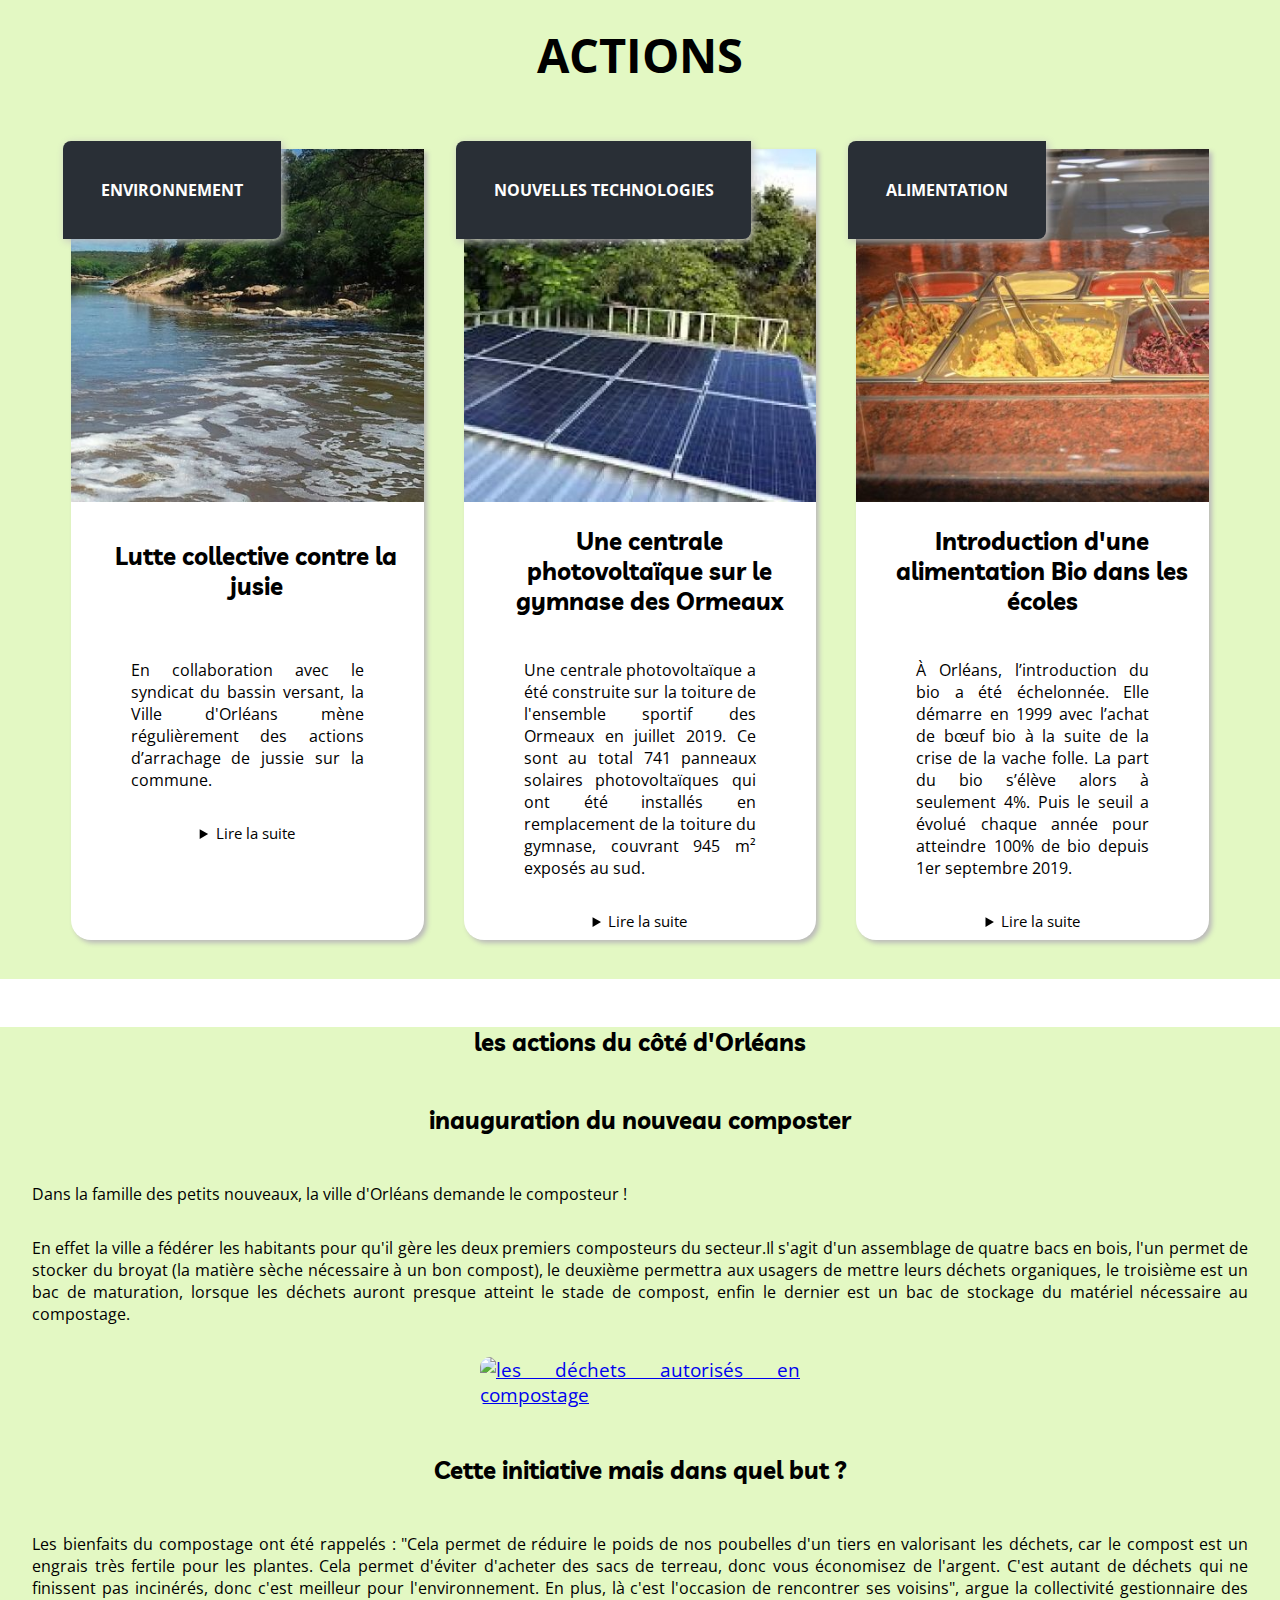
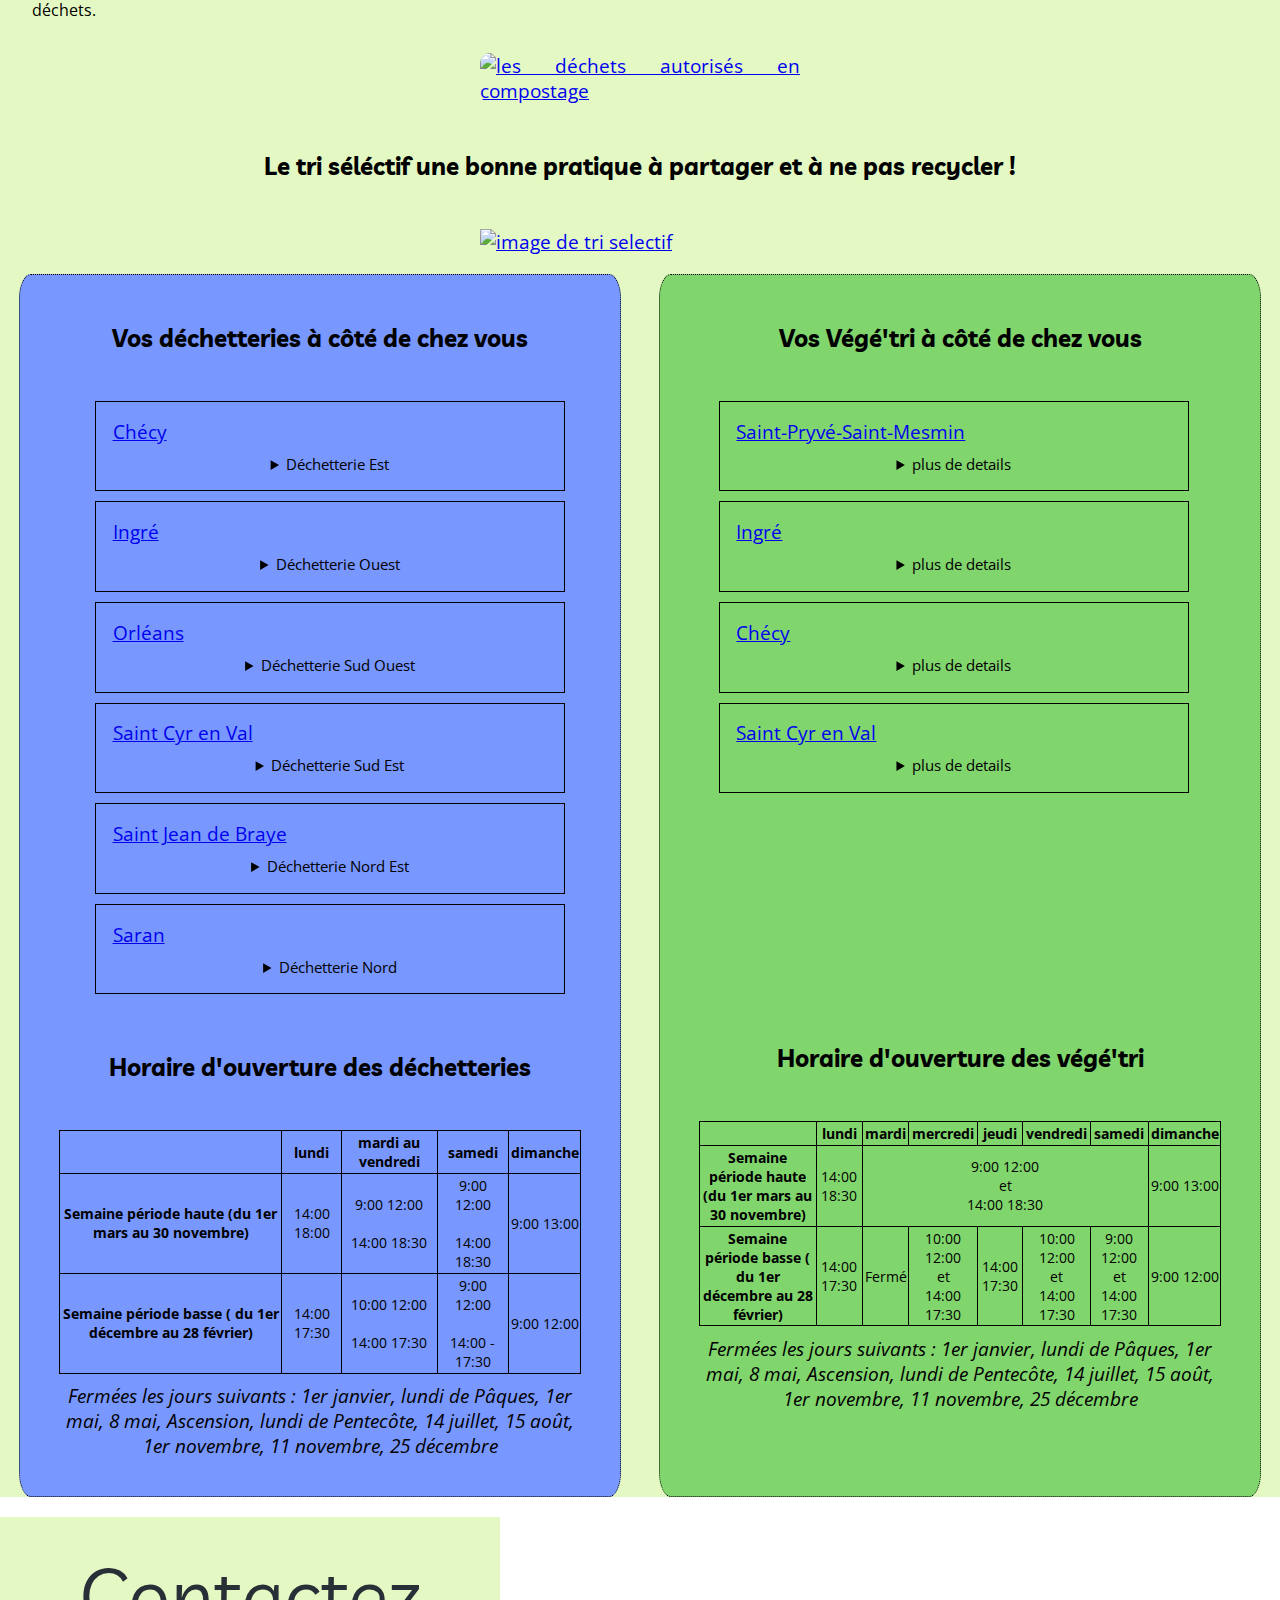
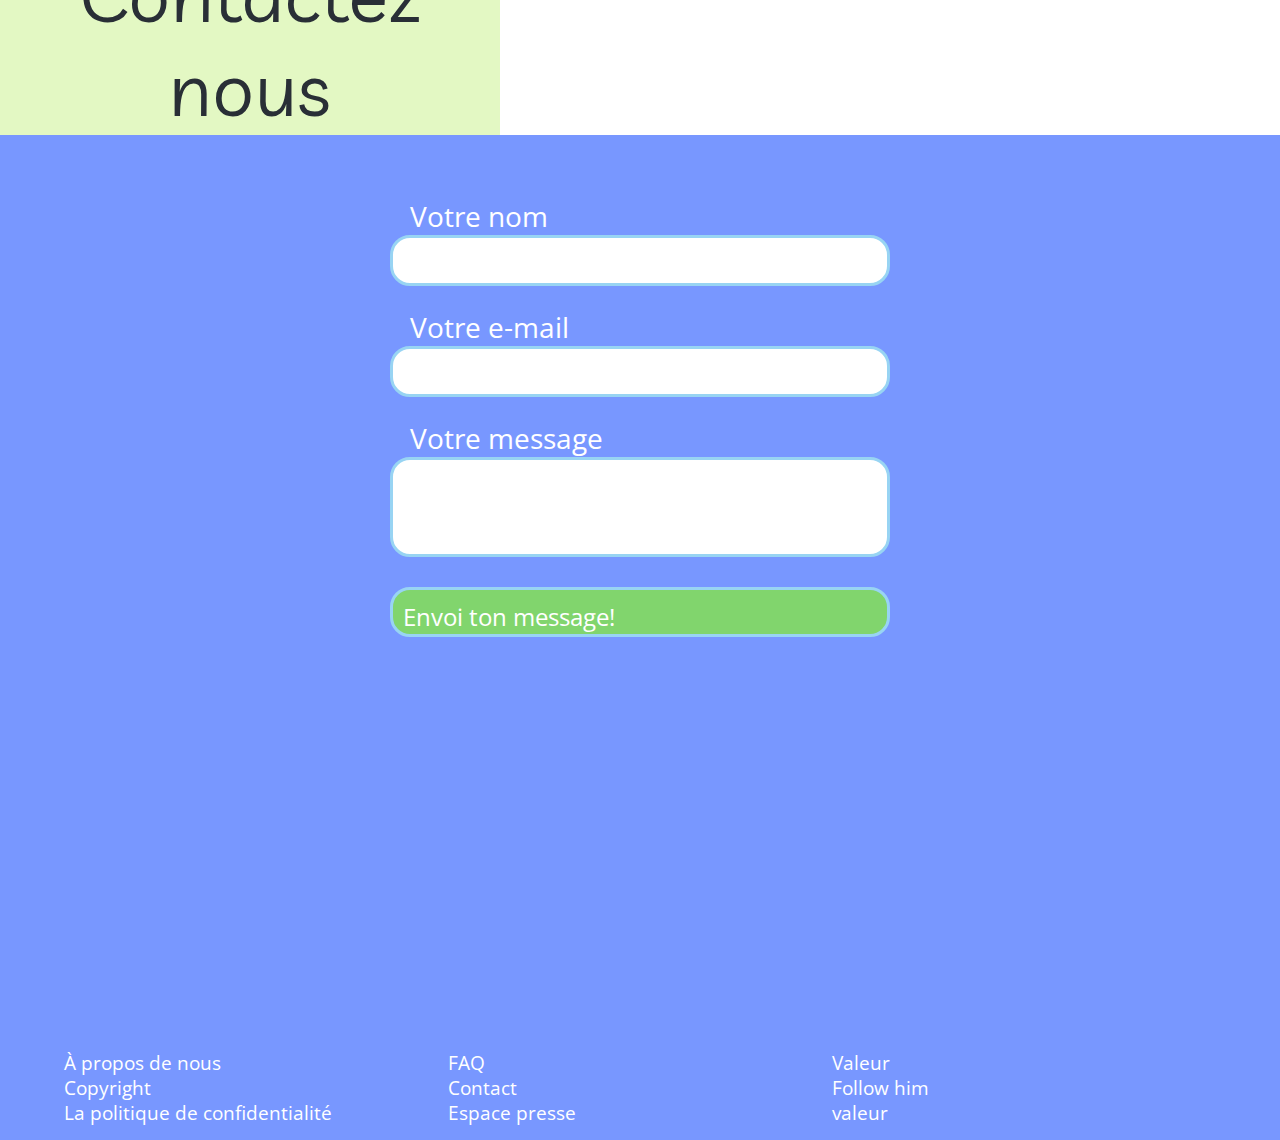
==== My-green-city/index.html @ f1e1d288 "Add my green city (équivalent pull)" ====
<!DOCTYPE html>
<html lang="en">
		<head>
		<meta charset="UTF-8">
		<meta name="viewport" content="width=device-width, initial-scale=1.0">
		<meta http-equiv="X-UA-Compatible" content="ie=edge">
		<link rel="stylesheet" href="style.css">
		<link rel="stylesheet" href="style-action.css">
		<link rel="stylesheet" type="text/css" href="styleClem.css">
		<link rel="stylesheet" type="text/css" href="stylefooter.css">
		<link href="https://fonts.googleapis.com/css?family=Livvic&display=swap" rel="stylesheet"> 
		<link href="https://fonts.googleapis.com/css?family=Open+Sans+Condensed:300&display=swap" rel="stylesheet">
		<title>My Green City</title>
		</head>
		<body>
		<section>
			<div><h2>ACTIONS</h2></div>
			<div class="action">
				<div class="item">
					<article class="article">
						<div class="article-tag">
							<p>ENVIRONNEMENT</p>
						</div>
						<div class="article-containt"> 
							<img class="img200" src="images/jussie.jpg" alt=""></a>                                 
							<div class="article-body">
								<div class="article-body-title">
									<h3>Lutte collective contre la jusie</h3>
								</div>
								<div class="article-body-text">
									<p> 
										En collaboration avec le syndicat du bassin versant, la Ville d'Orléans mène régulièrement des actions d’arrachage de jussie sur la commune.
									</p>
									<details>
										<summary>Lire la suite</summary>
										<p>
											Elle lance un appel aux particuliers pour limiter la propagation de cette plante invasive.
										</p>
									</details>
								</div>
							</div>
						</div>
					</article>
				</div>
				<div class="item">
					<article class="article">
						<div class="article-tag">
							<p>NOUVELLES TECHNOLOGIES</p>
						</div>
						<div class="article-containt"> 
							<img class="img200" src="images/solaire.jpg" alt=""></a>                                 
							<div class="article-body">
								<div class="article-body-title">
									<h3>Une centrale photovoltaïque sur le gymnase des Ormeaux</h3>
								</div>
								<div class="article-body-text">
									<p> 
										Une centrale photovoltaïque a été construite sur la toiture de l'ensemble sportif des Ormeaux en juillet 2019.
										Ce sont au total 741 panneaux solaires photovoltaïques qui ont été installés en remplacement de la toiture du gymnase, 
										couvrant 945 m² exposés au sud.
									</p>
									<details>
										<summary>Lire la suite</summary>
										<p>
												Cette centrale photovoltaïque a une puissance de 183 kilowatts et produira annuellement 155 mégawatts-heures, 
												soit l'équivalent de la consommation électrique de 50 logements. L'électricité produite est injectée dans 
												le réseau et utilisée à proximité du site pour réduire les pertes en ligne.
												La dette écologique (consommation d'énergie utilisée pour produire la centrale photovoltaïque) est compensée en 2 ans de production. 
												Tout ce qui est produit par la suite n'a aucun impact sur l'environnement.    
										</p>
									</details>
								</div>
							</div>
						</div>
					</article>
				</div>
				<div class="item">
					<article class="article">
						<div class="article-tag">
							<p>ALIMENTATION</p>
						</div>
						<div class="article-containt"> 
							<img class="img200" src="images/cantine.jpg" alt=""></a>                                 
							<div class="article-body">
								<div class="article-body-title">
									<h3>Introduction d'une alimentation Bio dans les écoles</h3>
								</div>
								<div class="article-body-text">
									<p> 
											À Orléans, l’introduction du bio a été échelonnée. Elle démarre en 1999 avec l’achat de bœuf bio à la suite de la crise de la vache folle. 
											La part du bio s’élève alors à seulement 4%. Puis le seuil a évolué chaque année pour atteindre 100% de bio depuis 1er septembre 2019.
									</p>
									<details>
										<summary>Lire la suite</summary>
										<p>
											Pour la ville, en introduisant le bio et le local à table, il a paru naturel de viser le 100% bio. 
											Il semblait d’une part curieux d’imaginer de faire cohabiter des aliments bio avec des aliments conventionnels: quitte à manger bio, autant manger intégralement, 
											sinon on entre dans une dualité pernicieuse où on laisse entrer les pesticides dans les assiettes avec des conséquences reconnues sur la santé. Inversement, 
											il est démontré que l’agriculture biologique est la seule qui respecte les sols, qu’au niveau économique elle confère généralement -mais pas toujours- un niveau de vie plus décent au producteur.     
										</p>
									</details>
								</div>
							</div>
						</div>
					</article>
				</div>
			</div>
		</section>
		<section>
			<article>
				<div class="composter_text">
					<h3>les actions du côté d'Orléans</h3>
					<div>
						<h4> inauguration du nouveau composter</h4>
						<p>
							Dans la famille des petits nouveaux, la ville d'Orléans demande le composteur !
						</p>
						<p>
							En effet la ville a fédérer les habitants pour qu'il gère les deux premiers composteurs du secteur.Il s'agit d'un assemblage de quatre bacs en bois, l'un permet de stocker du broyat (la matière sèche nécessaire à un bon compost), le deuxième permettra aux usagers de mettre leurs déchets organiques, le troisième est un bac de maturation, lorsque les déchets auront presque atteint le stade de compost, enfin le dernier est un bac de stockage du matériel nécessaire au compostage. 
						</p>
					</div>
					<div class="composter_picture">
						<a href="https://i36.servimg.com/u/f36/09/04/58/12/compos10.png" target="_blank"><img src="img/composte1.png" alt="les déchets autorisés en compostage" class="float_right"></a>
					</div>
					<div class="composter_text">
						<h4>Cette initiative mais dans quel but ?</h4>
						<p>
							Les bienfaits du compostage ont été rappelés : "Cela permet de réduire le poids de nos poubelles d'un tiers en valorisant les déchets, car le compost est un engrais très fertile pour les plantes. Cela permet d'éviter d'acheter des sacs de terreau, donc vous économisez de l'argent. C'est autant de déchets qui ne finissent pas incinérés, donc c'est meilleur pour l'environnement. En plus, là c'est l'occasion de rencontrer ses voisins", argue la collectivité gestionnaire des déchets. 
						</p>
					</div>
					<div class="composter_picture">
						<a href="https://i36.servimg.com/u/f36/09/04/58/12/compos10.jpg" target="_blank"><img src="img/compost2.jpg" alt="les déchets autorisés en compostage" class="float_left"></a>
					</div>
				</div>
				<div class="good_practice">
					<div class="good_practice_txt">
						<h3>Le tri séléctif une bonne pratique à partager et à ne pas recycler !</h3>
					</div>
					<div class="good_practice_picture">
						<a href="https://i36.servimg.com/u/f36/09/04/58/12/tri-se10.jpg" target="_blank"><img src="img/tri-selectif.jpg" alt="image de tri selectif"></a>
					</div>
				</div>
				<div class="dechettery">
					<div class="dechettery_address">
						<h3>Vos déchetteries à côté de chez vous</h3>
						<ul class="dechettery_ul">
							<li>
								<a href="#">Chécy</a>
								<details>
									<summary>
										Déchetterie Est
									</summary>
									<p>
										Parc d’activités de la Guignardière – rue Pierre et Marie Curie
									</p>
								</details>
							</li>
							<li>
								<a href="#">Ingré</a>
								<details>
									<summary>
										Déchetterie Ouest
									</summary>
									<p>
										Chemin de la Vallée de l’Azin
									</p>
								</details>
							</li>
							<li>
								<a href="#">Orléans</a>
								<details>
									<summary>
										Déchetterie Sud Ouest
									</summary>
									<p>
										Chemin du Clos de l’Alouette – 33 rue Hatton
									</p>
								</details>
							</li>
							<li>
								<a href="#">Saint Cyr en Val</a>
								<details>
									<summary>
										Déchetterie Sud Est
									</summary>
									<p>
										Avenue du parc Floral
									</p>
								</details>
							</li>
							<li>
								<a href="#">Saint Jean de Braye</a>
								<details>
									<summary>
										Déchetterie Nord Est
									</summary>
									<p>
										Parc Archimède – rue de la Burelle
									</p>
								</details>
							</li>
							<li>
								<a href="#">Saran</a>
								<details>
									<summary>
										Déchetterie Nord
									</summary>
									<p>
										Zone d’activités de Montaran – rue Marcel Paul
									</p>
								</details>
							</li>
						</ul>
						<div class="dechettery_clock">
							<h3>Horaire d'ouverture des déchetteries</h3>
							<div class="dechettery_table">
								<table>
									<caption>
										Fermées les jours suivants : 1er janvier, lundi de Pâques, 1er mai, 8 mai, Ascension, lundi de Pentecôte, 14 juillet, 15 août, 1er novembre, 11 novembre, 25 décembre
									</caption>
									<thead>
										<tr>
											<th class="no-vsisible"></th>
											<th>
												lundi
											</th>
											<th>
												mardi au vendredi
											</th>
											<th>
												samedi
											</th>
											<th>
												dimanche
											</th>
										</tr>
									</thead>
									<tbody>
										<tr>
											<th>
												Semaine période haute (du 1er mars au 30 novembre)
											</th>
											<td>
												14:00 18:00
											</td>
											<td>
												9:00 12:00
												<br>
												<br>
												14:00 18:30
											</td>
											<td>
												9:00 12:00 
												<br>
												<br>
												14:00 18:30
											</td>
											<td>
												9:00 13:00
											</td>
										</tr>
										<tr>
											<th>
												Semaine période basse ( du 1er décembre au 28 février)
											</th>
											<td>
												14:00 17:30
											</td>
											<td>
												10:00 12:00 
												<br>
												<br>
												14:00 17:30
											</td>
											<td>
												9:00 12:00
												<br>
												<br>
												14:00 - 17:30
											</td>
											<td>
												9:00 12:00
											</td>
										</tr>
									</tbody>
								</table>
							</div>
						</div>
					</div>
					<div class="vegetri_border">
						<div class="vegetri_address">
							<h3>Vos Végé'tri à côté de chez vous</h3>
							<ul>
								<li>
									<a href="#">Saint-Pryvé-Saint-Mesmin</a>
									<details>
										<summary>
											plus de details 
										</summary>
										<p>
											Impasse des Moines45750 Saint-Pryvé-Saint-Mesmin 
										</p>
									</details>
								</li>
								<li>
									<a href="#">Ingré</a>
									<details>
										<summary>
											plus de details
										</summary>
										<p>
											Rue de la Vallée, 45140 Ingré
										</p>
									</details>
								</li>
								<li>
									<a href="#">Chécy</a>
									<details>
										<summary>
											plus de details
										</summary>
										<p>
											58 Rue Pierre et Marie Curie, 45430 Chécy
										</p>
									</details>
								</li>
								<li>
									<a href="#">Saint Cyr en Val</a>
									<details>
										<summary>
											plus de details
										</summary>
										<p>
											Avenue du parc Floral
										</p>
									</details>
								</li>
							</ul>
						</div>
						<div class="vegetri_clock">
							<h3>Horaire d'ouverture des végé'tri</h3>
							<div class="vegetri_table">
								<table>
									<caption>
										Fermées les jours suivants : 1er janvier, lundi de Pâques, 1er mai, 8 mai, Ascension, lundi de Pentecôte, 14 juillet, 15 août, 1er novembre, 11 novembre, 25 décembre
									</caption>
									<thead>
										<tr>
											<th class="no-vsisible"></th>
											<th>
												lundi
											</th>
											<th>
												mardi
											</th>
											<th>
												mercredi
											</th>
											<th>
												jeudi
											</th>
											<th>
												vendredi
											</th>
											<th>
												samedi
											</th>
											<th>
												dimanche
											</th>
										</tr>
									</thead>
									<tbody>
										<tr>
											<th>
												Semaine période haute (du 1er mars au 30 novembre)
											</th>
											<td>
												14:00 18:30
											</td>
											<td colspan="5">
												9:00 12:00 
												<br>
												et
												<br>
												14:00 18:30
											</td>
											<td>
												9:00 13:00
											</td>
										</tr>
										<tr>
											<th>
												Semaine période basse ( du 1er décembre au 28 février)
											</th>
											<td>
												14:00 17:30
											</td>
											<td>
												Fermé
											</td>
											<td>
												10:00 12:00 
												<br>
												et
												<br>
												14:00 17:30
											</td>
											<td>
												14:00 17:30
											</td>
											<td>
												10:00 12:00 
												<br>
												et
												<br>
												14:00 17:30
											</td>
											<td>
												9:00 12:00 
												<br>
												et
												<br>
												14:00 17:30
											</td>
											<td>
												9:00 12:00
											</td>
										</tr>
									</tbody>
								</table>
							</div>
						</div>
					</div>
				</div>
			</article>
		</section>
		<section class="contact">
			<h1>Contactez nous</h1>
		</section>
			<div id="form">
				<div class="fish" id="fish"></div>
				<div class="fish" id="fish2"></div>
			<form id="waterform" method="post">
				<div class="formgroup" id="name-form">
					<label for="name">Votre nom</label>
					<input type="text" id="name" name="name" />
				</div>
				<div class="formgroup" id="email-form">
					<label for="email">Votre e-mail</label>
					<input type="email" id="email" name="email" />
				</div>
				<div class="formgroup" id="message-form">
					<label for="message">Votre message</label>
					<textarea id="message" name="message"></textarea>
				</div>
					<input type="submit" value="Envoi ton message!" />
			</form>
			</div>
		<footer>
			<div>
				<a href="">À propos de nous</a>
				<a href="">Copyright</a>
				<a href="">La politique de confidentialité</a>
			</div>
			<div>
				<a href="">FAQ</a>
				<a href="">Contact</a>
				<a href="">Espace presse</a>
			</div>
			<div>
				<a href="">Valeur</a>
				<a href="">Follow him</a>
				<a href="">valeur</a>
			</div>
		</footer>
	</body>
</html>
---- My-green-city/style.css ----
* {
    font-family: 'Open Sans Condensed', sans-serif;
}

* h1 h2 h3 h4 {
    font-family: 'Livvic', sans-serif;
}

h2 {
    font-size: 2.5em;
    text-align: center;
    padding: 0.5em;
}
h3 {
    font-size: 1.2em;
}
---- My-green-city/style-action.css ----
* {
    padding: 0;
    margin: 0;
    box-sizing: border-box;
}
section {
    background: rgb(227, 248, 195);
}
.action {
    display: flex;
    flex-direction: column;
    align-items: center;
    margin: auto;
    padding: 1rem;
    width: 95%;
}
.item {
    background: white;
    display: flex;
    width: 90vw ;
    margin: 20px;

    box-shadow: 3px 3px 5px rgb(187, 186, 186);
    border-bottom-left-radius: 20px;
    border-bottom-right-radius: 20px;
    }

.article {
    display: flex;
    flex-direction: column;
    position: relative;
    

}
.article-tag {
    position: absolute;
    top: -8px;
    left: -8px;
    background: #292f36;
    font-size: 0.8em;
    color: white;
    font-weight: bold;
    width: intrinsic;           /* Safari/WebKit utilisent un nom non-standard */
    width: -moz-max-content;    /* Firefox/Gecko */
    width: -webkit-max-content; /* Chrome */
    padding:.4em;
    border-bottom-right-radius: 8px;
    border-top-left-radius: 8px;
    box-shadow: 2px 2px 8px rgb(196, 194, 194);
}
.article-containt {
    display: flex;
    text-align: center;
    float: left;
}
.img200 {
    width: 200px;
    height: 200px;
    box-shadow: 2px 2px 8px rgb(196, 194, 194);
    margin-bottom: 22px;

}
.article-body {
    margin: 0 1em;
}
.article-body-title {
    display: flex;
    align-items: center;
    justify-content: center;
    padding-left: 1em;
    height: 5em;
}
.article-body-text {
    padding: 0.5em;
}
.item:nth-child(odd) article.article div.article-containt{
    flex-direction: row-reverse;
}
.item:nth-child(odd) article.article div.article-containt .img200{
    box-shadow:-2px 2px 8px rgb(196, 194, 194);
}

details {
    margin-top: 10px;
    text-align: left;
}
summary {
    font-size: 0.8rem;
    text-align: center
}
details[open] summary {
    color: #b8eb65;
    
}

@media screen and (min-width: 991px) {
    .item:nth-child(odd) article.article div.article-containt{
        display: flex;
        flex-direction: column;
    }
    .item:nth-child(odd) article.article div.article-containt .img200{
            box-shadow:none;
    }
    .action {
        flex-direction: row;
        margin: auto;
        align-items: stretch;
    }
    .item {
        height: auto;
    }
    .article-containt{
        flex-direction: column;
    } 
    .article-containt .img200 {
        align-self: center;
        box-shadow: none;
    }
    .img200 {
        display: flex;
        justify-content: center;
        width: 100%;
        height: auto;
    }
}
---- My-green-city/styleClem.css ----
* {
	margin:0;
	padding:0;
	box-sizing: border-box;
	font-family: 'Open Sans Condensed', sans-serif;
	text-align: justify;
	font-size: 14pt;
}

body {
	background-color: white;
}

h3,h4,h5 {
	font-family: 'Livvic', sans-serif;
	text-align: center;
	margin:2em 0 2em 0;
	font-size: 24px;
}

p{
	font-size: 12pt;
	margin:2em;
}

img {
	width: 100%;
	height: auto;
}



.composter_picture, .good_practice_picture {
	display: flex;
	flex-direction: column;
}

.composter_picture a, .good_practice_picture a {
	display: flex;
	flex-direction: column;
	align-items: center;
}

.composter_picture img {
	border-radius: 10px;
}

.dechettery_address {
	display: flex;
	flex-direction: column;
}

.dechettery_ul {
	display: flex;
	flex-direction:column;
	align-items: center;
}

.dechettery_ul li, .vegetri_address li{
	border:1px solid black;
	margin: 0 0 10px 20px;
	width: 90%;
	list-style: none;
	padding: 0.9em;
}

details p {
	text-align: center;
}
table, tr,th,td{
	border:1px solid black;
	border-collapse: collapse;
	text-align: center;
	font-size: 14px;
	padding: 0.1rem;
}
caption {
	caption-side: bottom;
	text-align: center;
	padding-top: 0.5em;
	font-style: italic;
}
.dechettery_table,.vegetri_table{
	display: flex;
	flex-direction:column;
	align-items: center;
}

.no-vsisible{
	visibility: hidden;
}
@media screen and (min-width: 600px) {
	img{
		width: 70%;
	}
}
@media screen and (min-width: 961px) {
	img{
		width: 25%;
	}
	.dechettery{
		display: flex;
		flex-direction: row;
		justify-content: space-around;
		margin: 20px 0 20px 0;
		
	}
	.dechettery_address, .vegetri_border{
		border:1px dotted #000;
		width: 47%;
		border-radius: 2%;
		padding: 0 3% 3% 3%;
	}
	.vegetri_clock{
		margin-top: 250px;
	}
	.dechettery_address{
		background-color:#7897ff;
	}
	.vegetri_border{
		background-color:#81d56d;
	}
	table {
		width: 100%;
	}
}
---- My-green-city/stylefooter.css ----
body, html{
	height: 100%;
	padding: 0;
	margin: 0;
	font-family: 'open sans condensed', medium italic;
}
h1{
	font-weight: normal;
	font-size: 4em;
	font-family: 'Livvic', medium italic;
	margin: 0 auto;
	margin-top: 30px;
	width: 500px;
	color: #292F36;
	text-align: center;

}

/* Animation webkit */
@-webkit-keyframes myfirst
{
	0% {margin-left: -235px}
	90% {margin-left: 100%;}
	100% {margin-left: 100%;}
}

/* Animation */
@keyframes myfirst
{
	0% {margin-left: -235px}
	70% {margin-left: 100%;}
	100% {margin-left: 100%;}
}

.fish{
	background-image: url('http://www.geertjanhendriks.nl/codepen/form/fish.png');
	width: 235px;
	height: 104px;
	margin-left: -235px;
	position: absolute;	
	animation: myfirst 24s;
	-webkit-animation: myfirst 24s;
	animation-iteration-count: infinite;
	-webkit-animation-iteration-count: infinite;
	animation-timing-function: linear;
	-webkit-animation-timing-function: linear;
}

#fish{
	top: 120px;
}

#fish2{
	top: 260px;
	animation-delay: 12s;
	-webkit-animation-delay: 12s;
}
#form{
	height: 100%;	
	background-color: #7897FF;
	overflow: hidden;
	position: relative;
}
form{
	margin: 0 auto;
	width: 500px;
	padding-top: 40px;
	color: white;
	position: relative;
}
label, input, textarea{
	display: block;	
}
input, textarea{
	width: 500px;	
	border: none;
	border-radius: 20px;
	outline: none;
	padding: 10px;
	font-family: 'Open sans Condensed', light;
	font-size: 1em;
	color: #676767;
	transition: border 0.5s;
	-webkit-transition: border 0.5s;
	-moz-transition: border 0.5s;
	-o-transition: border 0.5s;
	border: solid 3px #98d4f3;	
	-webkit-box-sizing:border-box;
	-moz-box-sizing:border-box;
	box-sizing:border-box;
	}
input:focus, textarea:focus{
	border: solid 3px #77bde0;	
}
textarea{
	height: 100px;	
	resize: none; 
	overflow: auto;
}
input[type="submit"]{
	background-color: #81D56D;
	color: white;
	height: 50px;
	cursor: pointer;
	margin-top: 30px;
	font-size: 1.29em;
	font-family: 'Open sans Condensed', light;
	-webkit-transition: background-color 0.5s;
	-moz-transition: background-color 0.5s;
	-o-transition: background-color 0.5s;
	transition: background-color 0.5s;
}
input[type="submit"]:hover{
	background-color: #C7FF6D;
  margin-top: 15px;
}
label{
	font-size: 1.5em;
	margin-top: 20px;
	padding-left: 20px;
}
.formgroup{
	background-repeat: no-repeat;
	background-position: right bottom;
	background-size: 10.5%;
	transition: background-image 0.7s;
	-webkit-transition: background-image 0.7s;
	-moz-transition: background-image 0.7s;
	-o-transition: background-image 0.7s;
	width: 566px;
	padding-top: 2px;
}
.formgroup{
	background-image: url('http://www.geertjanhendriks.nl/codepen/form/pixel.gif');	
}
footer {
  display: flex;
  justify-content: center;
  background-color: #7897FF;
  width: 100%;
  padding: 15px 0;
}
footer div {
  width: 30%;
  display: flex;
  flex-direction: column;
  justify-content:flex-start;
  align-content: flex-start;
}
footer div a{
	text-decoration: none;
	color: white;
  
  
}

@media screen and (min-width: 991px){
  .contact{
    display: inline-block;
    
  }
  .contact h1{
     display: flex;
  }
}
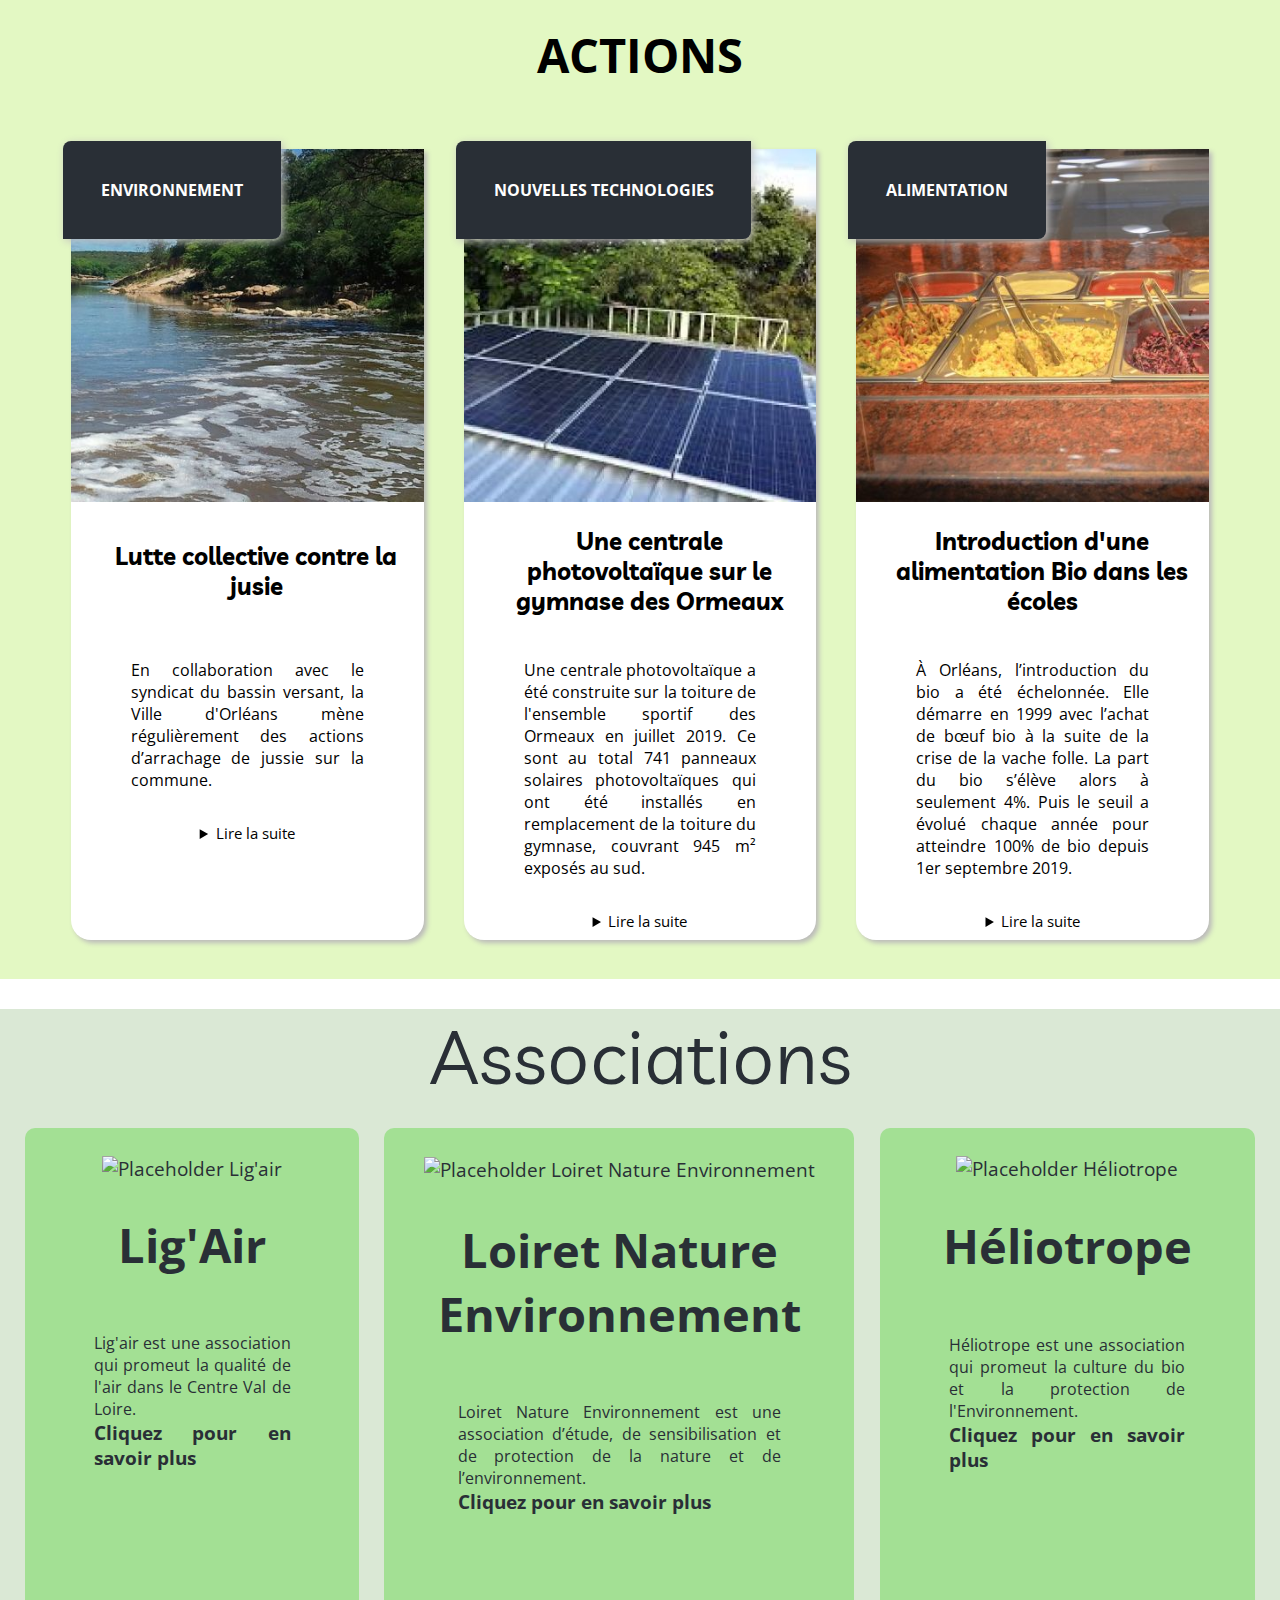
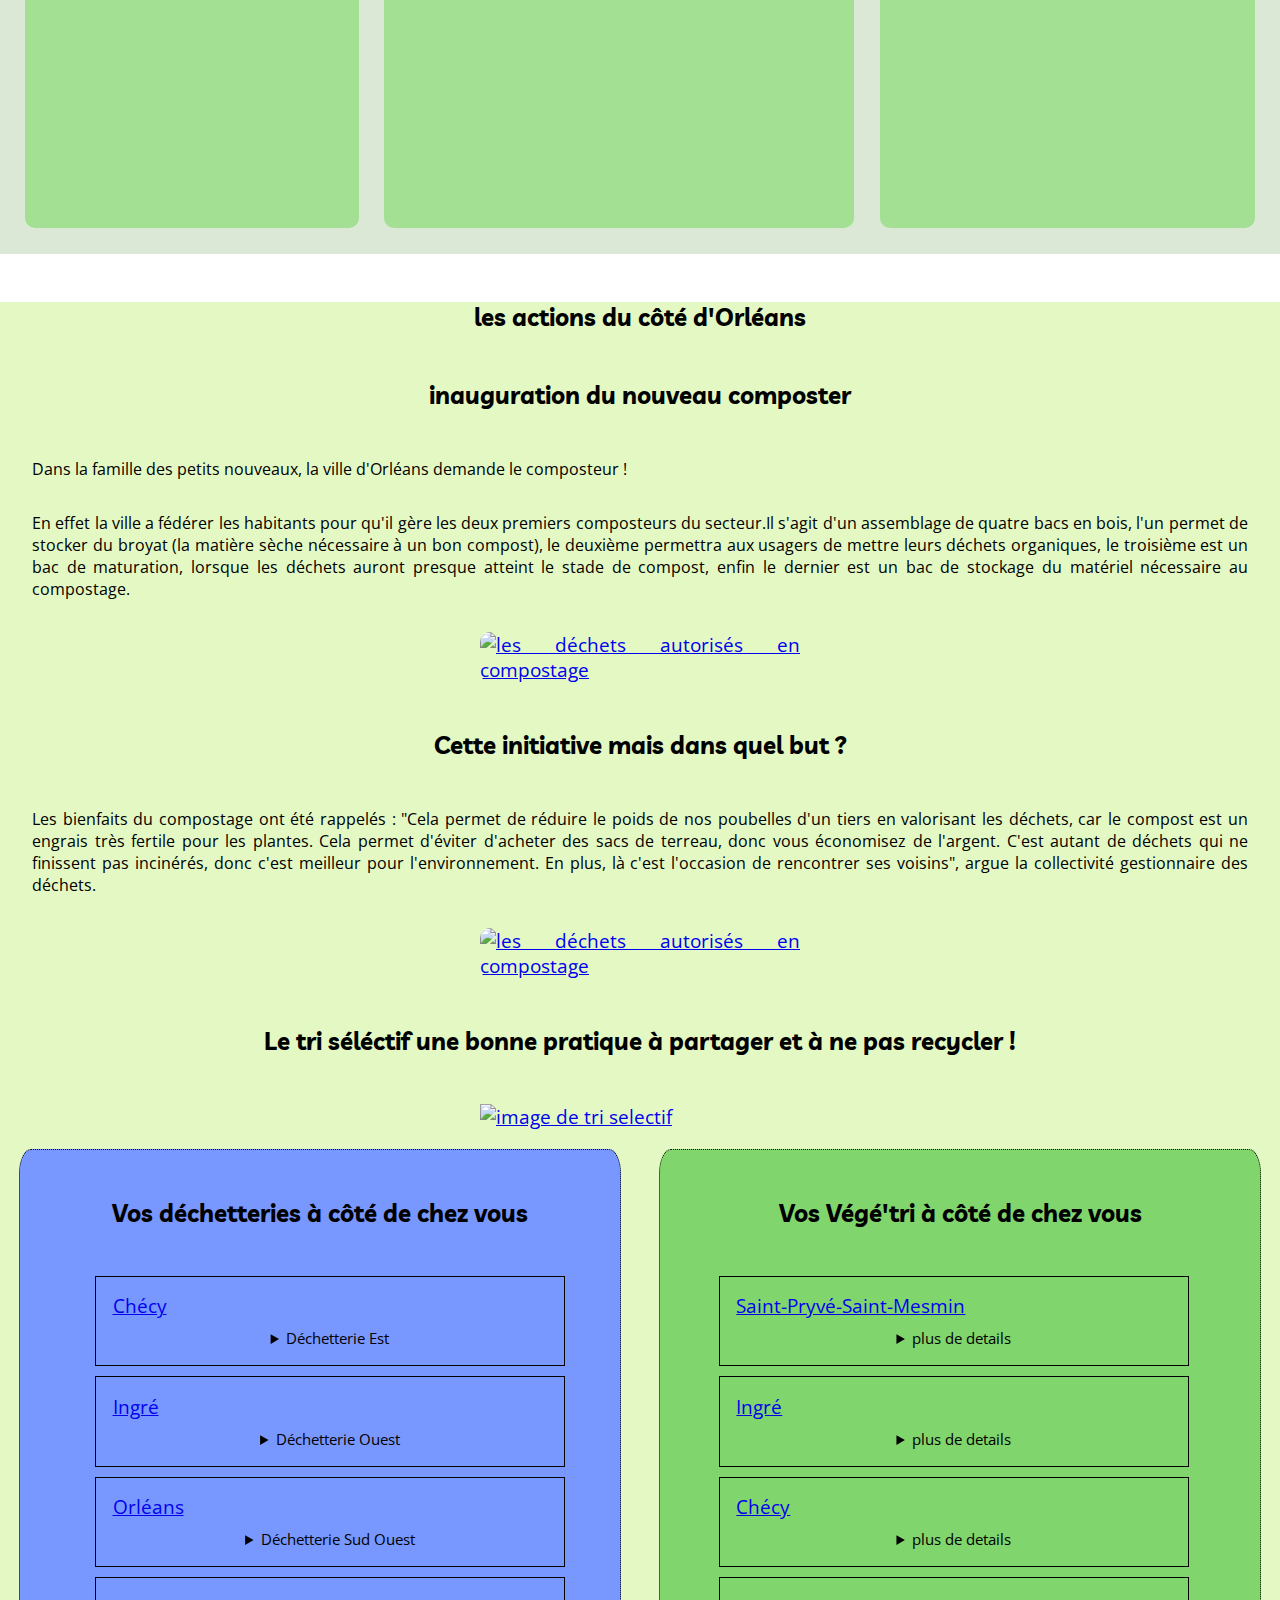
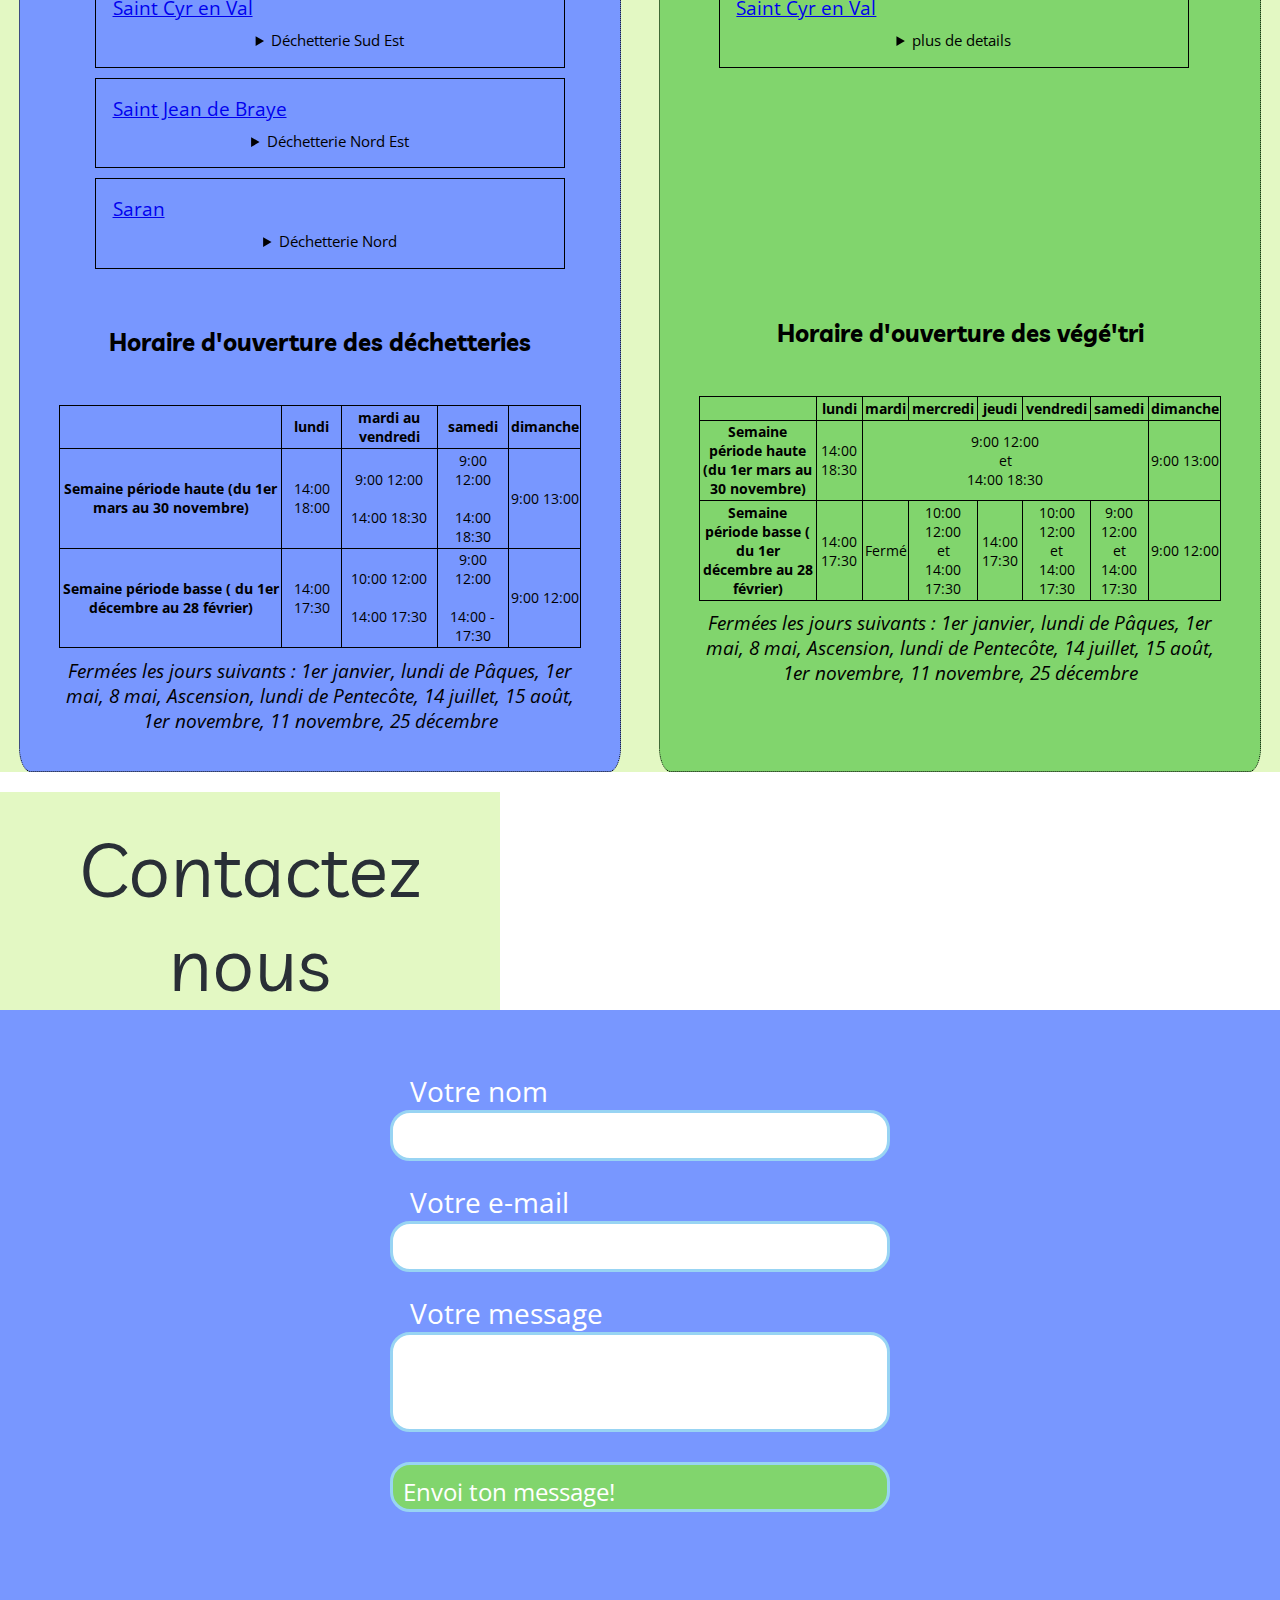
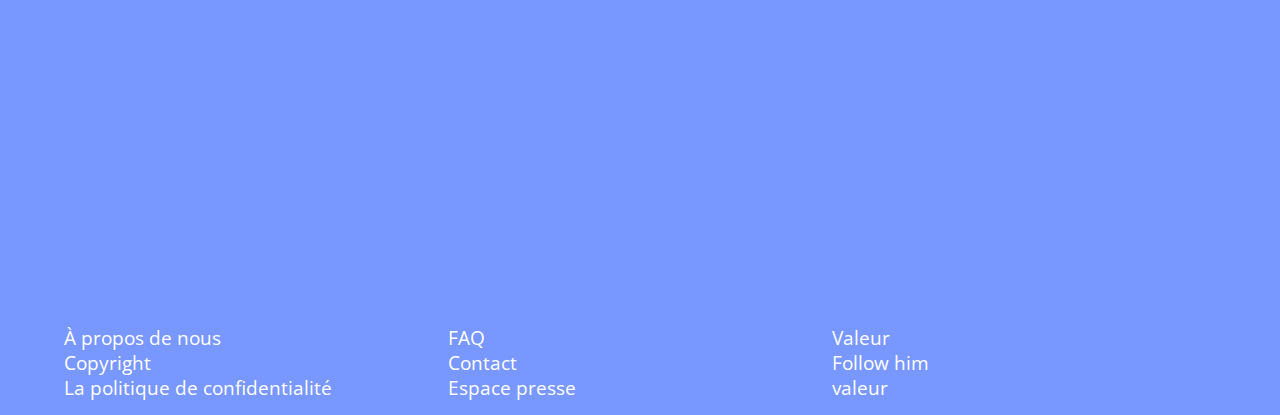
==== commit 4f0d0e13: "Ajout de ma partie avec resolution de conflits" ====
--- a/My-green-city/index.html
+++ b/My-green-city/index.html
@@ -1,18 +1,19 @@
 <!DOCTYPE html>
 <html lang="en">
-		<head>
+	<head>
 		<meta charset="UTF-8">
 		<meta name="viewport" content="width=device-width, initial-scale=1.0">
 		<meta http-equiv="X-UA-Compatible" content="ie=edge">
 		<link rel="stylesheet" href="style.css">
-		<link rel="stylesheet" href="style-action.css">
+        <link rel="stylesheet" href="style-action.css">
+        <link rel="stylesheet" type="text/css" href="styleCaroline.css">
 		<link rel="stylesheet" type="text/css" href="styleClem.css">
 		<link rel="stylesheet" type="text/css" href="stylefooter.css">
 		<link href="https://fonts.googleapis.com/css?family=Livvic&display=swap" rel="stylesheet"> 
 		<link href="https://fonts.googleapis.com/css?family=Open+Sans+Condensed:300&display=swap" rel="stylesheet">
 		<title>My Green City</title>
-		</head>
-		<body>
+	</head>
+	<body>
 		<section>
 			<div><h2>ACTIONS</h2></div>
 			<div class="action">
@@ -34,446 +35,519 @@
 									<details>
 										<summary>Lire la suite</summary>
 										<p>
-											Elle lance un appel aux particuliers pour limiter la propagation de cette plante invasive.
-										</p>
-									</details>
-								</div>
-							</div>
-						</div>
-					</article>
-				</div>
-				<div class="item">
-					<article class="article">
-						<div class="article-tag">
-							<p>NOUVELLES TECHNOLOGIES</p>
-						</div>
-						<div class="article-containt"> 
-							<img class="img200" src="images/solaire.jpg" alt=""></a>                                 
-							<div class="article-body">
-								<div class="article-body-title">
-									<h3>Une centrale photovoltaïque sur le gymnase des Ormeaux</h3>
-								</div>
-								<div class="article-body-text">
-									<p> 
-										Une centrale photovoltaïque a été construite sur la toiture de l'ensemble sportif des Ormeaux en juillet 2019.
-										Ce sont au total 741 panneaux solaires photovoltaïques qui ont été installés en remplacement de la toiture du gymnase, 
-										couvrant 945 m² exposés au sud.
-									</p>
-									<details>
-										<summary>Lire la suite</summary>
-										<p>
-												Cette centrale photovoltaïque a une puissance de 183 kilowatts et produira annuellement 155 mégawatts-heures, 
-												soit l'équivalent de la consommation électrique de 50 logements. L'électricité produite est injectée dans 
-												le réseau et utilisée à proximité du site pour réduire les pertes en ligne.
-												La dette écologique (consommation d'énergie utilisée pour produire la centrale photovoltaïque) est compensée en 2 ans de production. 
-												Tout ce qui est produit par la suite n'a aucun impact sur l'environnement.    
-										</p>
-									</details>
-								</div>
-							</div>
-						</div>
-					</article>
-				</div>
-				<div class="item">
-					<article class="article">
-						<div class="article-tag">
-							<p>ALIMENTATION</p>
-						</div>
-						<div class="article-containt"> 
-							<img class="img200" src="images/cantine.jpg" alt=""></a>                                 
-							<div class="article-body">
-								<div class="article-body-title">
-									<h3>Introduction d'une alimentation Bio dans les écoles</h3>
-								</div>
-								<div class="article-body-text">
-									<p> 
-											À Orléans, l’introduction du bio a été échelonnée. Elle démarre en 1999 avec l’achat de bœuf bio à la suite de la crise de la vache folle. 
-											La part du bio s’élève alors à seulement 4%. Puis le seuil a évolué chaque année pour atteindre 100% de bio depuis 1er septembre 2019.
-									</p>
-									<details>
-										<summary>Lire la suite</summary>
-										<p>
-											Pour la ville, en introduisant le bio et le local à table, il a paru naturel de viser le 100% bio. 
-											Il semblait d’une part curieux d’imaginer de faire cohabiter des aliments bio avec des aliments conventionnels: quitte à manger bio, autant manger intégralement, 
-											sinon on entre dans une dualité pernicieuse où on laisse entrer les pesticides dans les assiettes avec des conséquences reconnues sur la santé. Inversement, 
-											il est démontré que l’agriculture biologique est la seule qui respecte les sols, qu’au niveau économique elle confère généralement -mais pas toujours- un niveau de vie plus décent au producteur.     
-										</p>
-									</details>
-								</div>
-							</div>
-						</div>
-					</article>
-				</div>
-			</div>
-		</section>
-		<section>
-			<article>
-				<div class="composter_text">
-					<h3>les actions du côté d'Orléans</h3>
-					<div>
-						<h4> inauguration du nouveau composter</h4>
-						<p>
-							Dans la famille des petits nouveaux, la ville d'Orléans demande le composteur !
-						</p>
-						<p>
-							En effet la ville a fédérer les habitants pour qu'il gère les deux premiers composteurs du secteur.Il s'agit d'un assemblage de quatre bacs en bois, l'un permet de stocker du broyat (la matière sèche nécessaire à un bon compost), le deuxième permettra aux usagers de mettre leurs déchets organiques, le troisième est un bac de maturation, lorsque les déchets auront presque atteint le stade de compost, enfin le dernier est un bac de stockage du matériel nécessaire au compostage. 
-						</p>
-					</div>
-					<div class="composter_picture">
-						<a href="https://i36.servimg.com/u/f36/09/04/58/12/compos10.png" target="_blank"><img src="img/composte1.png" alt="les déchets autorisés en compostage" class="float_right"></a>
-					</div>
-					<div class="composter_text">
-						<h4>Cette initiative mais dans quel but ?</h4>
-						<p>
-							Les bienfaits du compostage ont été rappelés : "Cela permet de réduire le poids de nos poubelles d'un tiers en valorisant les déchets, car le compost est un engrais très fertile pour les plantes. Cela permet d'éviter d'acheter des sacs de terreau, donc vous économisez de l'argent. C'est autant de déchets qui ne finissent pas incinérés, donc c'est meilleur pour l'environnement. En plus, là c'est l'occasion de rencontrer ses voisins", argue la collectivité gestionnaire des déchets. 
-						</p>
-					</div>
-					<div class="composter_picture">
-						<a href="https://i36.servimg.com/u/f36/09/04/58/12/compos10.jpg" target="_blank"><img src="img/compost2.jpg" alt="les déchets autorisés en compostage" class="float_left"></a>
-					</div>
-				</div>
-				<div class="good_practice">
-					<div class="good_practice_txt">
-						<h3>Le tri séléctif une bonne pratique à partager et à ne pas recycler !</h3>
-					</div>
-					<div class="good_practice_picture">
-						<a href="https://i36.servimg.com/u/f36/09/04/58/12/tri-se10.jpg" target="_blank"><img src="img/tri-selectif.jpg" alt="image de tri selectif"></a>
-					</div>
-				</div>
-				<div class="dechettery">
-					<div class="dechettery_address">
-						<h3>Vos déchetteries à côté de chez vous</h3>
-						<ul class="dechettery_ul">
-							<li>
-								<a href="#">Chécy</a>
-								<details>
-									<summary>
-										Déchetterie Est
-									</summary>
-									<p>
-										Parc d’activités de la Guignardière – rue Pierre et Marie Curie
-									</p>
-								</details>
-							</li>
-							<li>
-								<a href="#">Ingré</a>
-								<details>
-									<summary>
-										Déchetterie Ouest
-									</summary>
-									<p>
-										Chemin de la Vallée de l’Azin
-									</p>
-								</details>
-							</li>
-							<li>
-								<a href="#">Orléans</a>
-								<details>
-									<summary>
-										Déchetterie Sud Ouest
-									</summary>
-									<p>
-										Chemin du Clos de l’Alouette – 33 rue Hatton
-									</p>
-								</details>
-							</li>
-							<li>
-								<a href="#">Saint Cyr en Val</a>
-								<details>
-									<summary>
-										Déchetterie Sud Est
-									</summary>
-									<p>
-										Avenue du parc Floral
-									</p>
-								</details>
-							</li>
-							<li>
-								<a href="#">Saint Jean de Braye</a>
-								<details>
-									<summary>
-										Déchetterie Nord Est
-									</summary>
-									<p>
-										Parc Archimède – rue de la Burelle
-									</p>
-								</details>
-							</li>
-							<li>
-								<a href="#">Saran</a>
-								<details>
-									<summary>
-										Déchetterie Nord
-									</summary>
-									<p>
-										Zone d’activités de Montaran – rue Marcel Paul
-									</p>
-								</details>
-							</li>
-						</ul>
-						<div class="dechettery_clock">
-							<h3>Horaire d'ouverture des déchetteries</h3>
-							<div class="dechettery_table">
-								<table>
-									<caption>
-										Fermées les jours suivants : 1er janvier, lundi de Pâques, 1er mai, 8 mai, Ascension, lundi de Pentecôte, 14 juillet, 15 août, 1er novembre, 11 novembre, 25 décembre
-									</caption>
-									<thead>
-										<tr>
-											<th class="no-vsisible"></th>
-											<th>
-												lundi
-											</th>
-											<th>
-												mardi au vendredi
-											</th>
-											<th>
-												samedi
-											</th>
-											<th>
-												dimanche
-											</th>
-										</tr>
-									</thead>
-									<tbody>
-										<tr>
-											<th>
-												Semaine période haute (du 1er mars au 30 novembre)
-											</th>
-											<td>
-												14:00 18:00
-											</td>
-											<td>
-												9:00 12:00
-												<br>
-												<br>
-												14:00 18:30
-											</td>
-											<td>
-												9:00 12:00 
-												<br>
-												<br>
-												14:00 18:30
-											</td>
-											<td>
-												9:00 13:00
-											</td>
-										</tr>
-										<tr>
-											<th>
-												Semaine période basse ( du 1er décembre au 28 février)
-											</th>
-											<td>
-												14:00 17:30
-											</td>
-											<td>
-												10:00 12:00 
-												<br>
-												<br>
-												14:00 17:30
-											</td>
-											<td>
-												9:00 12:00
-												<br>
-												<br>
-												14:00 - 17:30
-											</td>
-											<td>
-												9:00 12:00
-											</td>
-										</tr>
-									</tbody>
-								</table>
-							</div>
-						</div>
-					</div>
-					<div class="vegetri_border">
-						<div class="vegetri_address">
-							<h3>Vos Végé'tri à côté de chez vous</h3>
-							<ul>
-								<li>
-									<a href="#">Saint-Pryvé-Saint-Mesmin</a>
-									<details>
-										<summary>
-											plus de details 
-										</summary>
-										<p>
-											Impasse des Moines45750 Saint-Pryvé-Saint-Mesmin 
-										</p>
-									</details>
-								</li>
-								<li>
-									<a href="#">Ingré</a>
-									<details>
-										<summary>
-											plus de details
-										</summary>
-										<p>
-											Rue de la Vallée, 45140 Ingré
-										</p>
-									</details>
-								</li>
-								<li>
-									<a href="#">Chécy</a>
-									<details>
-										<summary>
-											plus de details
-										</summary>
-										<p>
-											58 Rue Pierre et Marie Curie, 45430 Chécy
-										</p>
-									</details>
-								</li>
-								<li>
-									<a href="#">Saint Cyr en Val</a>
-									<details>
-										<summary>
-											plus de details
-										</summary>
-										<p>
-											Avenue du parc Floral
-										</p>
-									</details>
-								</li>
-							</ul>
-						</div>
-						<div class="vegetri_clock">
-							<h3>Horaire d'ouverture des végé'tri</h3>
-							<div class="vegetri_table">
-								<table>
-									<caption>
-										Fermées les jours suivants : 1er janvier, lundi de Pâques, 1er mai, 8 mai, Ascension, lundi de Pentecôte, 14 juillet, 15 août, 1er novembre, 11 novembre, 25 décembre
-									</caption>
-									<thead>
-										<tr>
-											<th class="no-vsisible"></th>
-											<th>
-												lundi
-											</th>
-											<th>
-												mardi
-											</th>
-											<th>
-												mercredi
-											</th>
-											<th>
-												jeudi
-											</th>
-											<th>
-												vendredi
-											</th>
-											<th>
-												samedi
-											</th>
-											<th>
-												dimanche
-											</th>
-										</tr>
-									</thead>
-									<tbody>
-										<tr>
-											<th>
-												Semaine période haute (du 1er mars au 30 novembre)
-											</th>
-											<td>
-												14:00 18:30
-											</td>
-											<td colspan="5">
-												9:00 12:00 
-												<br>
-												et
-												<br>
-												14:00 18:30
-											</td>
-											<td>
-												9:00 13:00
-											</td>
-										</tr>
-										<tr>
-											<th>
-												Semaine période basse ( du 1er décembre au 28 février)
-											</th>
-											<td>
-												14:00 17:30
-											</td>
-											<td>
-												Fermé
-											</td>
-											<td>
-												10:00 12:00 
-												<br>
-												et
-												<br>
-												14:00 17:30
-											</td>
-											<td>
-												14:00 17:30
-											</td>
-											<td>
-												10:00 12:00 
-												<br>
-												et
-												<br>
-												14:00 17:30
-											</td>
-											<td>
-												9:00 12:00 
-												<br>
-												et
-												<br>
-												14:00 17:30
-											</td>
-											<td>
-												9:00 12:00
-											</td>
-										</tr>
-									</tbody>
-								</table>
-							</div>
-						</div>
-					</div>
-				</div>
-			</article>
-		</section>
-		<section class="contact">
-			<h1>Contactez nous</h1>
-		</section>
-			<div id="form">
-				<div class="fish" id="fish"></div>
-				<div class="fish" id="fish2"></div>
-			<form id="waterform" method="post">
-				<div class="formgroup" id="name-form">
-					<label for="name">Votre nom</label>
-					<input type="text" id="name" name="name" />
-				</div>
-				<div class="formgroup" id="email-form">
-					<label for="email">Votre e-mail</label>
-					<input type="email" id="email" name="email" />
-				</div>
-				<div class="formgroup" id="message-form">
-					<label for="message">Votre message</label>
-					<textarea id="message" name="message"></textarea>
-				</div>
-					<input type="submit" value="Envoi ton message!" />
-			</form>
-			</div>
-		<footer>
-			<div>
-				<a href="">À propos de nous</a>
-				<a href="">Copyright</a>
-				<a href="">La politique de confidentialité</a>
-			</div>
-			<div>
-				<a href="">FAQ</a>
-				<a href="">Contact</a>
-				<a href="">Espace presse</a>
-			</div>
-			<div>
-				<a href="">Valeur</a>
-				<a href="">Follow him</a>
-				<a href="">valeur</a>
-			</div>
-		</footer>
-	</body>
+                                            Elle lance un appel aux particuliers pour limiter la propagation de cette plante invasive.
+                                        </p>
+                                    </details>
+                                </div>
+                            </div>
+                        </div>
+                    </article>
+                </div>
+                <div class="item">
+                    <article class="article">
+                        <div class="article-tag">
+                            <p>NOUVELLES TECHNOLOGIES</p>
+                        </div>
+                        <div class="article-containt"> 
+                            <img class="img200" src="images/solaire.jpg" alt=""></a>                                 
+                            <div class="article-body">
+                                <div class="article-body-title">
+                                    <h3>Une centrale photovoltaïque sur le gymnase des Ormeaux</h3>
+                                </div>
+                                <div class="article-body-text">
+                                    <p> 
+                                        Une centrale photovoltaïque a été construite sur la toiture de l'ensemble sportif des Ormeaux en juillet 2019.
+                                        Ce sont au total 741 panneaux solaires photovoltaïques qui ont été installés en remplacement de la toiture du gymnase, 
+                                        couvrant 945 m² exposés au sud.
+                                    </p>
+                                    <details>
+                                        <summary>Lire la suite</summary>
+                                        <p>
+                                            Cette centrale photovoltaïque a une puissance de 183 kilowatts et produira annuellement 155 mégawatts-heures, 
+                                            soit l'équivalent de la consommation électrique de 50 logements. L'électricité produite est injectée dans 
+                                            le réseau et utilisée à proximité du site pour réduire les pertes en ligne.
+                                            La dette écologique (consommation d'énergie utilisée pour produire la centrale photovoltaïque) est compensée en 2 ans de production. 
+                                            Tout ce qui est produit par la suite n'a aucun impact sur l'environnement.    
+                                        </p>
+                                    </details>
+                                </div>
+                            </div>
+                        </div>
+                    </article>
+                </div>
+                <div class="item">
+                    <article class="article">
+                        <div class="article-tag">
+                            <p>ALIMENTATION</p>
+                        </div>
+                        <div class="article-containt"> 
+                            <img class="img200" src="images/cantine.jpg" alt=""></a>                                 
+                            <div class="article-body">
+                                <div class="article-body-title">
+                                    <h3>Introduction d'une alimentation Bio dans les écoles</h3>
+                                </div>
+                                <div class="article-body-text">
+                                    <p> 
+                                        À Orléans, l’introduction du bio a été échelonnée. Elle démarre en 1999 avec l’achat de bœuf bio à la suite de la crise de la vache folle. 
+                                        La part du bio s’élève alors à seulement 4%. Puis le seuil a évolué chaque année pour atteindre 100% de bio depuis 1er septembre 2019.
+                                    </p>
+                                    <details>
+                                            <summary>Lire la suite</summary>
+                                            <p>
+                                                Pour la ville, en introduisant le bio et le local à table, il a paru naturel de viser le 100% bio. 
+                                                Il semblait d’une part curieux d’imaginer de faire cohabiter des aliments bio avec des aliments conventionnels: quitte à manger bio, autant manger intégralement, 
+                                                sinon on entre dans une dualité pernicieuse où on laisse entrer les pesticides dans les assiettes avec des conséquences reconnues sur la santé. Inversement, 
+                                                il est démontré que l’agriculture biologique est la seule qui respecte les sols, qu’au niveau économique elle confère généralement -mais pas toujours- un niveau de vie plus décent au producteur.     
+                                            </p>
+                                        </details>
+                                    </div>
+                                </div>
+                            </div>
+                        </article>
+                    </div>
+                </div>
+            </section>
+            <section id="Associations">
+                <h1>
+                    Associations
+                </h1>
+    
+                <div class="layoutAssoc">
+                    <div class="layoutAllAssoc">
+                        <figure>
+                        
+                            <a href="Ligair.html" title="lien page assoc Ligair"> 
+                                <img src= "https://image.freepik.com/photos-gratuite/jeune-femme-qui-marche-dans-champ-tournesols-fleurs-jeter-chapeau-s-amuser-vacances-ete_106029-370.jpg" alt="Placeholder Lig'air"/>
+                                <div>
+                                    <h2>
+                                        Lig'Air
+                                    </h2>
+                                    <p>
+                                        Lig'air est une association qui promeut la qualité de l'air dans le Centre Val de Loire. <br/>
+                                        <span>Cliquez pour en savoir plus</span>
+                                    </p>
+                                </div>
+                            </a>
+                        </figure>
+    
+                    </div>
+    
+                    <div class="layoutAllAssoc">
+                        <figure >
+                            <a href="LoiretEnviro.html" title="lien page assoc Loiret Nature Envo">
+                                
+                                <img class="Loiret" src= "https://image.freepik.com/photos-gratuite/stand-fleurs-beaucoup-varietes-fleurs_114579-2496.jpg" alt="Placeholder Loiret Nature Environnement"/>
+                                <div>
+                                    <h2>
+                                        Loiret Nature Environnement
+                                    </h2>
+                                    <p>
+                                        Loiret Nature Environnement est une association d’étude, de sensibilisation et de protection de la nature et de l’environnement.<br/>
+                                        <span>Cliquez pour en savoir plus</span>
+                                    </p>
+                                </div>
+                            </a>
+                        </figure>
+                            
+                    </div>
+                    <div class="layoutAllAssoc">
+                        <figure>
+                            <a href="heliotrope.html" title = "lien page assoc héliotrope">
+                                <img src= "https://image.freepik.com/photos-gratuite/belle-femme-travaille-dans-jardin-pres-maison_1157-23433.jpg" alt="Placeholder Héliotrope"/>
+                                <div>
+                                    <h2>
+                                        Héliotrope
+                                    </h2>
+                                    <p>
+                                        Héliotrope est une association qui promeut la culture du bio et la protection de l'Environnement.<br/>
+                                        <span>Cliquez pour en savoir plus</span>
+                                    </p>
+                                </div>
+                            </a>
+                        </figure>     
+                    </div>
+                </div>
+            </section>
+            <section>
+                <article>
+                    <div class="composter_text">
+                        <h3>les actions du côté d'Orléans</h3>
+                        <div>
+                            <h4> inauguration du nouveau composter</h4>
+                            <p>							
+                                Dans la famille des petits nouveaux, la ville d'Orléans demande le composteur !
+                            </p>
+                            <p>
+                                En effet la ville a fédérer les habitants pour qu'il gère les deux premiers composteurs du secteur.Il s'agit d'un assemblage de quatre bacs en bois, l'un permet de stocker du broyat (la matière sèche nécessaire à un bon compost), le deuxième permettra aux usagers de mettre leurs déchets organiques, le troisième est un bac de maturation, lorsque les déchets auront presque atteint le stade de compost, enfin le dernier est un bac de stockage du matériel nécessaire au compostage. 
+                            </p>
+                            <div class="composter_picture">
+                                <a href="https://i36.servimg.com/u/f36/09/04/58/12/compos10.png" target="_blank"><img src="img/composte1.png" alt="les déchets autorisés en compostage" class="float_right"></a>
+                            </div>
+                            <div class="composter_text">
+                                <h4>Cette initiative mais dans quel but ?</h4>
+                                <p>
+                                    Les bienfaits du compostage ont été rappelés : "Cela permet de réduire le poids de nos poubelles d'un tiers en valorisant les déchets, car le compost est un engrais très fertile pour les plantes. Cela permet d'éviter d'acheter des sacs de terreau, donc vous économisez de l'argent. C'est autant de déchets qui ne finissent pas incinérés, donc c'est meilleur pour l'environnement. En plus, là c'est l'occasion de rencontrer ses voisins", argue la collectivité gestionnaire des déchets. 
+                                </p>
+                            </div>
+                            <div class="composter_picture">
+                                <a href="https://i36.servimg.com/u/f36/09/04/58/12/compos10.jpg" target="_blank"><img src="img/compost2.jpg" alt="les déchets autorisés en compostage" class="float_left"></a>
+                            </div>
+                        </div>
+                        <div class="good_practice">
+                            <div class="good_practice_txt">
+                                <h3>Le tri séléctif une bonne pratique à partager et à ne pas recycler !</h3>
+                            </div>
+                            <div class="good_practice_picture">
+                                <a href="https://i36.servimg.com/u/f36/09/04/58/12/tri-se10.jpg" target="_blank"><img src="img/tri-selectif.jpg" alt="image de tri selectif"></a>
+                            </div>
+                        </div>
+                    <div class="dechettery">
+                        <div class="dechettery_address">
+                            <h3>Vos déchetteries à côté de chez vous</h3>
+                            <ul class="dechettery_ul">
+                                <li>
+                                    <a href="#">Chécy</a>
+                                    <details>
+                                        <summary>
+                                            Déchetterie Est
+                                        </summary>
+                                        <p>
+                                            Parc d’activités de la Guignardière – rue Pierre et Marie Curie
+                                        </p>
+                                    </details>
+                                </li>
+                                <li>
+                                    <a href="#">Ingré</a>
+                                    <details>
+                                        <summary>
+                                            Déchetterie Ouest
+                                        </summary>
+                                        <p>
+                                            Chemin de la Vallée de l’Azin
+                                        </p>
+                                    </details>
+                                </li>
+                                <li>
+                                    <a href="#">Orléans</a>
+                                    <details>
+                                        <summary>
+                                            Déchetterie Sud Ouest
+                                        </summary>
+                                        <p>
+                                            Chemin du Clos de l’Alouette – 33 rue Hatton
+                                        </p>
+                                    </details>
+                                </li>
+                                <li>
+                                    <a href="#">Saint Cyr en Val</a>
+                                    <details>
+                                        <summary>
+                                            Déchetterie Sud Est
+                                        </summary>
+                                        <p>
+                                            Avenue du parc Floral
+                                        </p>
+                                    </details>
+                                </li>
+                                <li>
+                                    <a href="#">Saint Jean de Braye</a>
+                                    <details>
+                                        <summary>
+                                            Déchetterie Nord Est
+                                        </summary>
+                                        <p>
+                                            Parc Archimède – rue de la Burelle
+                                        </p>
+                                    </details>
+                                </li>
+                                <li>
+                                    <a href="#">Saran</a>
+                                    <details>
+                                        <summary>
+                                            Déchetterie Nord
+                                        </summary>
+                                        <p>
+                                            Zone d’activités de Montaran – rue Marcel Paul
+                                        </p>
+                                    </details>
+                                </li>
+                            </ul>
+                            <div class="dechettery_clock">
+                                <h3>Horaire d'ouverture des déchetteries</h3>
+                                <div class="dechettery_table">
+                                    <table>
+                                        <caption>
+                                            Fermées les jours suivants : 1er janvier, lundi de Pâques, 1er mai, 8 mai, Ascension, lundi de Pentecôte, 14 juillet, 15 août, 1er novembre, 11 novembre, 25 décembre
+                                        </caption>
+                                        <thead>
+                                            <tr>
+                                                <th class="no-vsisible"></th>
+                                                <th>
+                                                    lundi
+                                                </th>
+                                                <th>
+                                                    mardi au vendredi
+                                                </th>
+                                                <th>
+                                                    samedi
+                                                </th>
+                                                <th>
+                                                    dimanche
+                                                </th>
+                                            </tr>
+                                        </thead>
+                                        <tbody>
+                                            <tr>
+                                                <th>
+                                                    Semaine période haute (du 1er mars au 30 novembre)
+                                                </th>
+                                                <td>
+                                                    14:00 18:00
+                                                </td>
+                                                <td>
+                                                    9:00 12:00
+                                                    <br>
+                                                    <br>
+                                                    14:00 18:30
+                                                </td>
+                                                <td>
+                                                    9:00 12:00 
+                                                    <br>
+                                                    <br>
+                                                    14:00 18:30
+                                                </td>
+                                                <td>
+                                                    9:00 13:00
+                                                </td>
+                                            </tr>
+                                            <tr>
+                                                <th>
+                                                    Semaine période basse ( du 1er décembre au 28 février)
+                                                </th>
+                                                <td>
+                                                    14:00 17:30
+                                                </td>
+                                                <td>
+                                                    10:00 12:00 
+                                                    <br>
+                                                    <br>
+                                                    14:00 17:30
+                                                </td>
+                                                <td>
+                                                    9:00 12:00
+                                                    <br>
+                                                    <br>
+                                                    14:00 - 17:30
+                                                </td>
+                                                <td>
+                                                    9:00 12:00
+                                                </td>
+                                            </tr>
+                                        </tbody>
+                                    </table>
+                                </div>
+                            </div>
+                        </div>
+                        <div class="vegetri_border">
+                            <div class="vegetri_address">
+                                <h3>Vos Végé'tri à côté de chez vous</h3>
+                                <ul>
+                                    <li>
+                                        <a href="#">Saint-Pryvé-Saint-Mesmin</a>
+                                        <details>
+                                            <summary>
+                                                plus de details 
+                                            </summary>
+                                            <p>
+                                                Impasse des Moines45750 Saint-Pryvé-Saint-Mesmin 
+                                            </p>
+                                        </details>
+                                    </li>
+                                    <li>
+                                        <a href="#">Ingré</a>
+                                        <details>
+                                            <summary>
+                                                plus de details
+                                            </summary>
+                                            <p>
+                                                Rue de la Vallée, 45140 Ingré
+                                            </p>
+                                        </details>
+                                    </li>
+                                    <li>
+                                        <a href="#">Chécy</a>
+                                        <details>
+                                            <summary>
+                                                plus de details
+                                            </summary>
+                                            <p>
+                                                58 Rue Pierre et Marie Curie, 45430 Chécy
+                                            </p>
+                                        </details>
+                                    </li>
+                                    <li>
+                                        <a href="#">Saint Cyr en Val</a>
+                                        <details>
+                                            <summary>
+                                                plus de details
+                                            </summary>
+                                            <p>
+                                                Avenue du parc Floral
+                                            </p>
+                                        </details>
+                                    </li>
+                                </ul>
+                            </div>
+                            <div class="vegetri_clock">
+                                <h3>Horaire d'ouverture des végé'tri</h3>
+                                <div class="vegetri_table">
+                                    <table>
+                                        <caption>
+                                            Fermées les jours suivants : 1er janvier, lundi de Pâques, 1er mai, 8 mai, Ascension, lundi de Pentecôte, 14 juillet, 15 août, 1er novembre, 11 novembre, 25 décembre
+                                        </caption>
+                                        <thead>
+                                            <tr>
+                                                <th class="no-vsisible"></th>
+                                                <th>
+                                                    lundi
+                                                </th>
+                                                <th>
+                                                    mardi
+                                                </th>
+                                                <th>
+                                                    mercredi
+                                                </th>
+                                                <th>
+                                                    jeudi
+                                                </th>
+                                                <th>
+                                                    vendredi
+                                                </th>
+                                                <th>
+                                                    samedi
+                                                </th>
+                                                <th>
+                                                    dimanche
+                                                </th>
+                                            </tr>
+                                        </thead>
+                                        <tbody>
+                                            <tr>
+                                                <th>
+                                                    Semaine période haute (du 1er mars au 30 novembre)
+                                                </th>
+                                                <td>
+                                                    14:00 18:30
+                                                </td>
+                                                <td colspan="5">
+                                                    9:00 12:00 
+                                                    <br>
+                                                    et
+                                                    <br>
+                                                    14:00 18:30
+                                                </td>
+                                                <td>
+                                                    9:00 13:00
+                                                </td>
+                                            </tr>
+                                            <tr>
+                                                <th>
+                                                    Semaine période basse ( du 1er décembre au 28 février)
+                                                </th>
+                                                <td>
+                                                    14:00 17:30
+                                                </td>
+                                                <td>
+                                                    Fermé
+                                                </td>
+                                                <td>
+                                                    10:00 12:00 
+                                                    <br>
+                                                    et
+                                                    <br>
+                                                    14:00 17:30
+                                                </td>
+                                                <td>
+                                                    14:00 17:30
+                                                </td>
+                                                <td>
+                                                    10:00 12:00 
+                                                    <br>
+                                                    et
+                                                    <br>
+                                                    14:00 17:30
+                                                </td>
+                                                <td>
+                                                    9:00 12:00 
+                                                    <br>
+                                                    et
+                                                    <br>
+                                                    14:00 17:30
+                                                </td>
+                                                <td>
+                                                    9:00 12:00
+                                                </td>
+                                            </tr>
+                                        </tbody>
+                                    </table>
+                                </div>
+                            </div>
+                        </div>
+                    </div>
+                </article>
+            </section>
+            <section class="contact">
+                <h1>Contactez nous</h1>
+            </section>
+            <div id="form">
+                <div class="fish" id="fish"></div>
+                <div class="fish" id="fish2"></div>
+                <form id="waterform" method="post">
+                    <div class="formgroup" id="name-form">
+                        <label for="name">Votre nom</label>
+                        <input type="text" id="name" name="name" />
+                    </div>
+                    <div class="formgroup" id="email-form">
+                        <label for="email">Votre e-mail</label>
+                        <input type="email" id="email" name="email" />
+                    </div>
+                    <div class="formgroup" id="message-form">
+                        <label for="message">Votre message</label>
+                        <textarea id="message" name="message"></textarea>
+                    </div>
+                        <input type="submit" value="Envoi ton message!" />
+                </form>
+            </div>
+        <footer>
+            <div>
+                <a href="">À propos de nous</a>
+                <a href="">Copyright</a>
+                <a href="">La politique de confidentialité</a>
+            </div>
+            <div>
+                <a href="">FAQ</a>
+                <a href="">Contact</a>
+                <a href="">Espace presse</a>
+            </div>
+            <div>
+                <a href="">Valeur</a>
+                <a href="">Follow him</a>
+                <a href="">valeur</a>
+            </div>
+        </footer>
+    </body>
 </html>
+                
+                
 
+
+                    
+                
+                
+            
+                
+    
+
+
+
+        
--- a/My-green-city/styleCaroline.css
+++ b/My-green-city/styleCaroline.css
@@ -0,0 +1,122 @@
+section#Associations 
+{
+    margin: 0%;
+    padding: 0%;
+    background-color: #dae8d5;
+    color:#292f36;
+}
+
+section#Associations h1
+{
+    text-align: center;
+}
+
+.layoutAssoc
+{
+    display: flex;
+    flex-direction: column;
+    padding: 1%;
+
+}
+
+.layoutAssoc img
+{
+    width: 50%;
+}
+
+section#Associations div.layoutAssoc div.layoutAllAssoc
+{
+    border-radius: 10px;
+   /* background-image: url('https://image.freepik.com/photos-gratuite/texture-bois-pour-design-decoration_23-2148283214.jpg') ; */
+    background-repeat: repeat-y;
+    background-color:#A3E094;
+    background-size: cover;
+    color: #dae8d5;
+}
+
+section#Associations div.layoutAssoc div
+{   
+    padding: 2%;
+    margin: 1%;
+}
+
+section#Associations div.layoutAssoc div figure a img
+{
+    align-self: flex-start;
+    flex-direction: unset;
+    flex-wrap: nowrap;
+}
+
+section#Associations div.layoutAssoc div figure a
+{
+    display: flex;
+    align-items: center;
+    flex-wrap: nowrap;
+    justify-content: space-between;
+}
+
+section#Associations div.layoutAssoc div figure a div
+{
+    display: flex;
+    flex-direction: column;
+    align-items: center;
+    flex-wrap: nowrap;
+}
+
+section#Associations div.layoutAssoc div:nth-of-type(even) figure a 
+{
+    flex-direction: row-reverse
+}
+
+
+section#Associations a
+{
+    text-decoration: none;
+    color: #292f36;
+    align-items: center;
+    text-align: center;
+    padding: 1%;
+}
+
+
+section#Associations span
+{
+    font-weight: bold;
+}
+
+@media screen and (min-width: 990px)
+{
+    .layoutAssoc img
+    {
+        width: 100%;
+    }
+
+    .layoutAssoc
+    {
+        display: flex;
+        flex-direction: row;
+        justify-content: space-around;
+        align-items: center;
+        flex-wrap: nowrap;
+        padding: 1%;
+
+    }
+
+    section#Associations div.layoutAssoc div.layoutAllAssoc
+    {
+        height: 700px;
+    }
+
+    section#Associations div.layoutAssoc div figure
+    {
+        display: flex;
+        flex-direction: column;
+        align-items: center;
+        justify-content: space-around;
+    }
+
+    section#Associations div.layoutAssoc div figure a 
+    {
+        display: unset;
+    }
+}